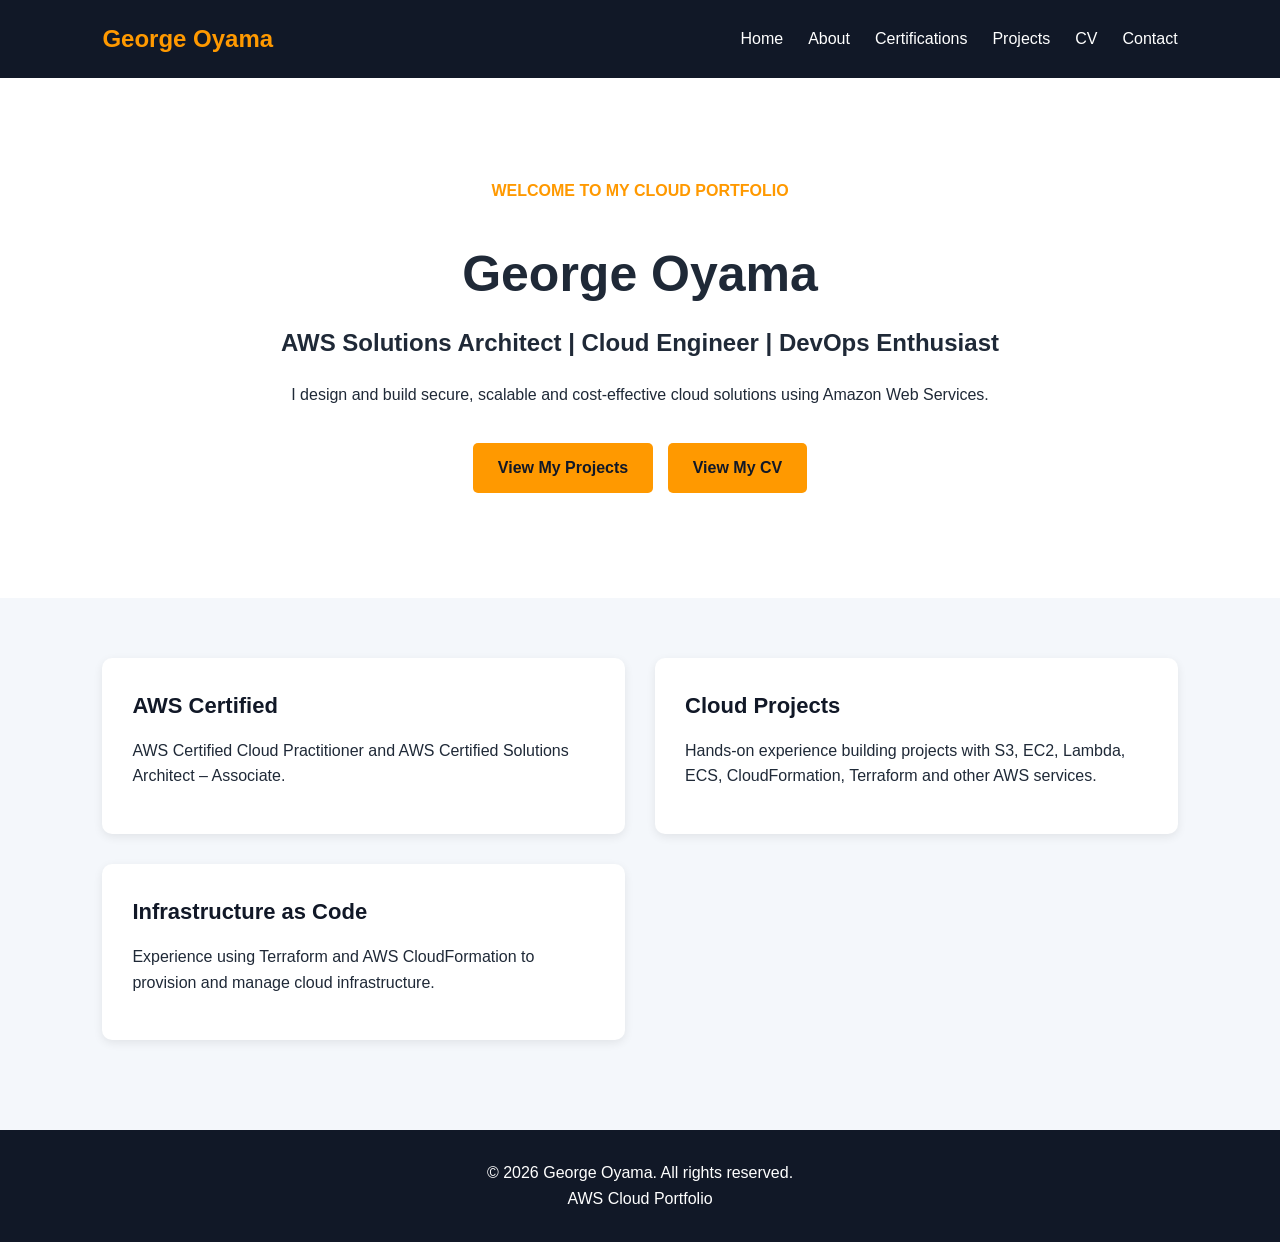
==== index.html @ 443a20ac "Build initial AWS cloud portfolio website" ====
<!DOCTYPE html>
<html lang="en">
<head>
    <meta charset="UTF-8">
    <meta name="viewport" content="width=device-width, initial-scale=1.0">

    <title>George Oyama | AWS Solutions Architect</title>

    <link rel="stylesheet" href="css/style.css">
</head>

<body>

    <header>
        <nav>
            <h2>George Oyama</h2>

            <ul>
                <li><a href="index.html">Home</a></li>
                <li><a href="about.html">About</a></li>
                <li><a href="certifications.html">Certifications</a></li>
                <li><a href="projects.html">Projects</a></li>
                <li><a href="cv.html">CV</a></li>
                <li><a href="contact.html">Contact</a></li>
            </ul>
        </nav>
    </header>


    <main>

        <section class="hero">

            <p class="welcome">WELCOME TO MY CLOUD PORTFOLIO</p>

            <h1>George Oyama</h1>

            <h2>AWS Solutions Architect | Cloud Engineer | DevOps Enthusiast</h2>

            <p>
                I design and build secure, scalable and cost-effective
                cloud solutions using Amazon Web Services.
            </p>

            <div class="buttons">
                <a href="projects.html">View My Projects</a>
                <a href="cv.html">View My CV</a>
            </div>

        </section>


        <section class="highlights">

            <div class="card">
                <h3>AWS Certified</h3>
                <p>
                    AWS Certified Cloud Practitioner and
                    AWS Certified Solutions Architect – Associate.
                </p>
            </div>

            <div class="card">
                <h3>Cloud Projects</h3>
                <p>
                    Hands-on experience building projects with
                    S3, EC2, Lambda, ECS, CloudFormation,
                    Terraform and other AWS services.
                </p>
            </div>

            <div class="card">
                <h3>Infrastructure as Code</h3>
                <p>
                    Experience using Terraform and AWS CloudFormation
                    to provision and manage cloud infrastructure.
                </p>
            </div>

        </section>

    </main>


    <footer>

        <p>
            © 2026 George Oyama. All rights reserved.
        </p>

        <p>
            AWS Cloud Portfolio
        </p>

    </footer>

</body>
</html>
---- css/style.css ----
* {
    margin: 0;
    padding: 0;
    box-sizing: border-box;
}

body {
    font-family: Arial, sans-serif;
    line-height: 1.6;
    background-color: #f4f7fb;
    color: #1f2937;
}


/* Header and Navigation */

header {
    background-color: #111827;
    color: white;
    padding: 20px 8%;
}

nav {
    display: flex;
    justify-content: space-between;
    align-items: center;
}

nav h2 {
    color: #ff9900;
}

nav ul {
    list-style: none;
    display: flex;
    gap: 25px;
}

nav ul li a {
    color: white;
    text-decoration: none;
}

nav ul li a:hover {
    color: #ff9900;
}


/* Hero Section */

.hero {
    text-align: center;
    padding: 100px 20px;
    background-color: white;
}

.welcome {
    color: #ff9900;
    font-weight: bold;
    margin-bottom: 15px;
}

.hero h1 {
    font-size: 50px;
    margin-bottom: 10px;
}

.hero h2 {
    font-size: 24px;
    margin-bottom: 20px;
}

.hero p {
    max-width: 700px;
    margin: 0 auto 30px;
}


/* Buttons */

.buttons a {
    display: inline-block;
    background-color: #ff9900;
    color: #111827;
    padding: 12px 25px;
    margin: 5px;
    text-decoration: none;
    border-radius: 5px;
    font-weight: bold;
}

.buttons a:hover {
    background-color: #ec8b00;
}


/* General Cards / Projects */

.highlights {
    display: grid;
    grid-template-columns: repeat(2, 1fr);
    gap: 30px;
    padding: 60px 8%;
}

.card {
    background-color: white;
    padding: 30px;
    border-radius: 10px;
    box-shadow: 0 3px 10px rgba(0, 0, 0, 0.08);
}

.card h3 {
    margin-bottom: 15px;
    color: #111827;
    font-size: 22px;
}

.card p {
    margin-bottom: 15px;
}


/* Certifications */

.certifications {
    display: flex;
    flex-direction: column;
    gap: 30px;
    padding: 60px 8%;
}

.certification-card {
    display: flex;
    align-items: center;
    gap: 40px;
    background-color: white;
    padding: 35px;
    border-radius: 10px;
    box-shadow: 0 3px 10px rgba(0, 0, 0, 0.08);
}

.certification-image {
    width: 220px;
    min-width: 220px;
    text-align: center;
}

.certification-image img {
    width: 200px;
    max-height: 200px;
    object-fit: contain;
}

.certification-content {
    flex: 1;
}

.certification-content h2 {
    margin-bottom: 15px;
    color: #111827;
}

.certification-content p {
    margin-bottom: 15px;
}

.verify-button {
    display: inline-block;
    background-color: #ff9900;
    color: #111827;
    padding: 10px 20px;
    text-decoration: none;
    border-radius: 5px;
    font-weight: bold;
}

.verify-button:hover {
    background-color: #ec8b00;
}


/* Footer */

footer {
    text-align: center;
    background-color: #111827;
    color: white;
    padding: 30px;
    margin-top: 30px;
}


/* Mobile Responsive Design */

@media (max-width: 768px) {

    nav {
        flex-direction: column;
        gap: 15px;
    }

    nav ul {
        flex-wrap: wrap;
        justify-content: center;
        gap: 15px;
    }

    .hero {
        padding: 70px 20px;
    }

    .hero h1 {
        font-size: 36px;
    }

    .hero h2 {
        font-size: 20px;
    }

    .highlights {
        grid-template-columns: 1fr;
        padding: 40px 5%;
    }

    .certification-card {
        flex-direction: column;
        text-align: center;
    }

    .certification-image {
        width: 100%;
    }

}
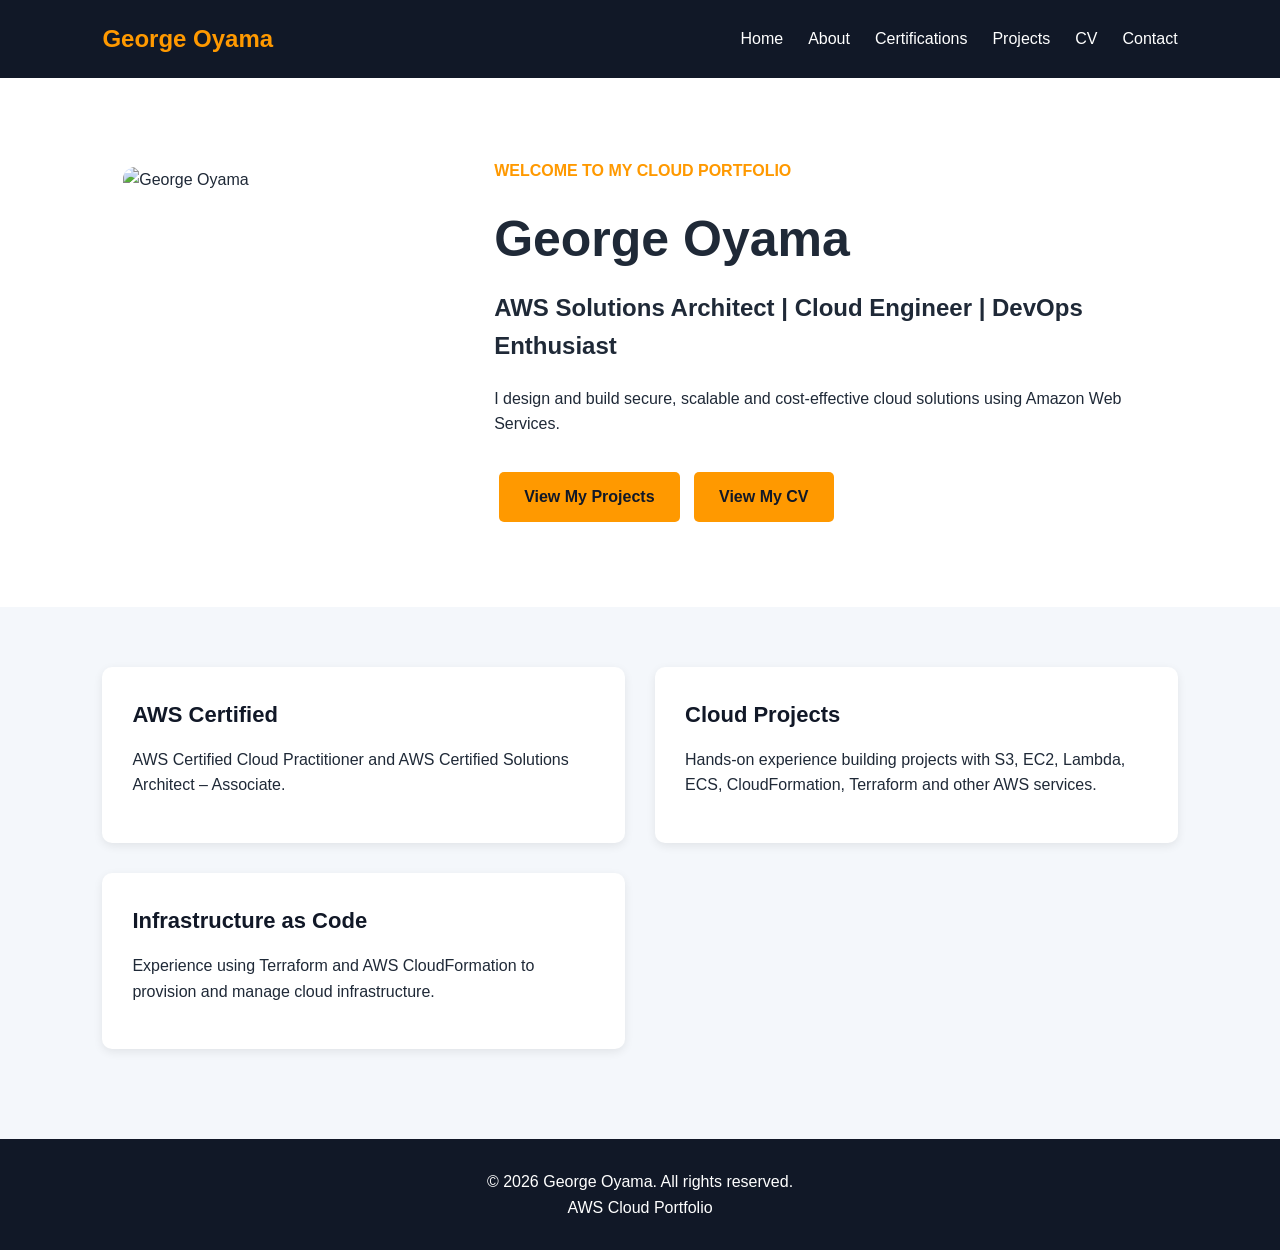
==== commit 7d39c737: "Update portfolio homepage and styling" ====
--- a/index.html
+++ b/index.html
@@ -1,86 +1,164 @@
 <!DOCTYPE html>
 <html lang="en">
+
 <head>
+
     <meta charset="UTF-8">
     <meta name="viewport" content="width=device-width, initial-scale=1.0">
 
     <title>George Oyama | AWS Solutions Architect</title>
 
     <link rel="stylesheet" href="css/style.css">
+
 </head>
 
 <body>
 
+
+    <!-- Header -->
+
     <header>
+
         <nav>
+
             <h2>George Oyama</h2>
 
             <ul>
+
                 <li><a href="index.html">Home</a></li>
+
                 <li><a href="about.html">About</a></li>
+
                 <li><a href="certifications.html">Certifications</a></li>
+
                 <li><a href="projects.html">Projects</a></li>
+
                 <li><a href="cv.html">CV</a></li>
+
                 <li><a href="contact.html">Contact</a></li>
+
             </ul>
+
         </nav>
+
     </header>
 
 
+    <!-- Main Content -->
+
     <main>
 
-        <section class="hero">
 
-            <p class="welcome">WELCOME TO MY CLOUD PORTFOLIO</p>
+        <!-- Hero Section -->
 
-            <h1>George Oyama</h1>
+        <section class="home-hero">
 
-            <h2>AWS Solutions Architect | Cloud Engineer | DevOps Enthusiast</h2>
 
-            <p>
-                I design and build secure, scalable and cost-effective
-                cloud solutions using Amazon Web Services.
-            </p>
+            <!-- Profile Image -->
 
-            <div class="buttons">
-                <a href="projects.html">View My Projects</a>
-                <a href="cv.html">View My CV</a>
+            <div class="hero-image">
+
+                <img
+                    src="images/picture.png"
+                    alt="George Oyama"
+                >
+
+            </div>
+
+
+            <!-- Hero Content -->
+
+            <div class="hero-content">
+
+                <p class="welcome">
+                    WELCOME TO MY CLOUD PORTFOLIO
+                </p>
+
+                <h1>
+                    George Oyama
+                </h1>
+
+                <h2>
+                    AWS Solutions Architect | Cloud Engineer | DevOps Enthusiast
+                </h2>
+
+                <p>
+                    I design and build secure, scalable and cost-effective
+                    cloud solutions using Amazon Web Services.
+                </p>
+
+
+                <div class="buttons">
+
+                    <a href="projects.html">
+                        View My Projects
+                    </a>
+
+                    <a href="cv.html">
+                        View My CV
+                    </a>
+
+                </div>
+
             </div>
 
         </section>
 
 
+        <!-- Portfolio Highlights -->
+
         <section class="highlights">
 
+
             <div class="card">
-                <h3>AWS Certified</h3>
+
+                <h3>
+                    AWS Certified
+                </h3>
+
                 <p>
                     AWS Certified Cloud Practitioner and
                     AWS Certified Solutions Architect – Associate.
                 </p>
+
             </div>
 
+
             <div class="card">
-                <h3>Cloud Projects</h3>
+
+                <h3>
+                    Cloud Projects
+                </h3>
+
                 <p>
                     Hands-on experience building projects with
                     S3, EC2, Lambda, ECS, CloudFormation,
                     Terraform and other AWS services.
                 </p>
+
             </div>
 
+
             <div class="card">
-                <h3>Infrastructure as Code</h3>
+
+                <h3>
+                    Infrastructure as Code
+                </h3>
+
                 <p>
                     Experience using Terraform and AWS CloudFormation
                     to provision and manage cloud infrastructure.
                 </p>
+
             </div>
+
 
         </section>
 
     </main>
 
+
+    <!-- Footer -->
 
     <footer>
 
@@ -94,5 +172,7 @@
 
     </footer>
 
+
 </body>
+
 </html>
--- a/css/style.css
+++ b/css/style.css
@@ -233,3 +233,82 @@
     }
 
 }
+
+
+.home-hero {
+    display: grid;
+    grid-template-columns: 1fr 2fr;
+    align-items: center;
+    gap: 50px;
+    padding: 80px 8%;
+    background-color: white;
+    text-align: left;
+}
+
+.home-hero .hero-image {
+    display: flex;
+    justify-content: center;
+    align-items: center;
+}
+
+.home-hero .hero-image img {
+    width: 100%;
+    max-width: 300px;
+    height: 350px;
+    object-fit: cover;
+    border-radius: 12px;
+}
+
+.home-hero .hero-content {
+    max-width: 700px;
+}
+
+.home-hero .welcome {
+    color: #ff9900;
+    font-weight: bold;
+    margin-bottom: 15px;
+}
+
+.home-hero h1 {
+    font-size: 50px;
+    margin-bottom: 10px;
+}
+
+.home-hero h2 {
+    font-size: 24px;
+    margin-bottom: 20px;
+}
+
+.home-hero .hero-content > p:not(.welcome) {
+    max-width: 700px;
+    margin-bottom: 30px;
+}
+
+
+/* Mobile */
+
+@media (max-width: 768px) {
+
+    .home-hero {
+        grid-template-columns: 1fr;
+        text-align: center;
+        padding: 60px 5%;
+    }
+
+    .home-hero .hero-image img {
+        max-width: 250px;
+        height: 300px;
+    }
+
+    .home-hero .hero-content {
+        max-width: 100%;
+    }
+
+    .home-hero h1 {
+        font-size: 36px;
+    }
+
+    .home-hero h2 {
+        font-size: 20px;
+    }
+}
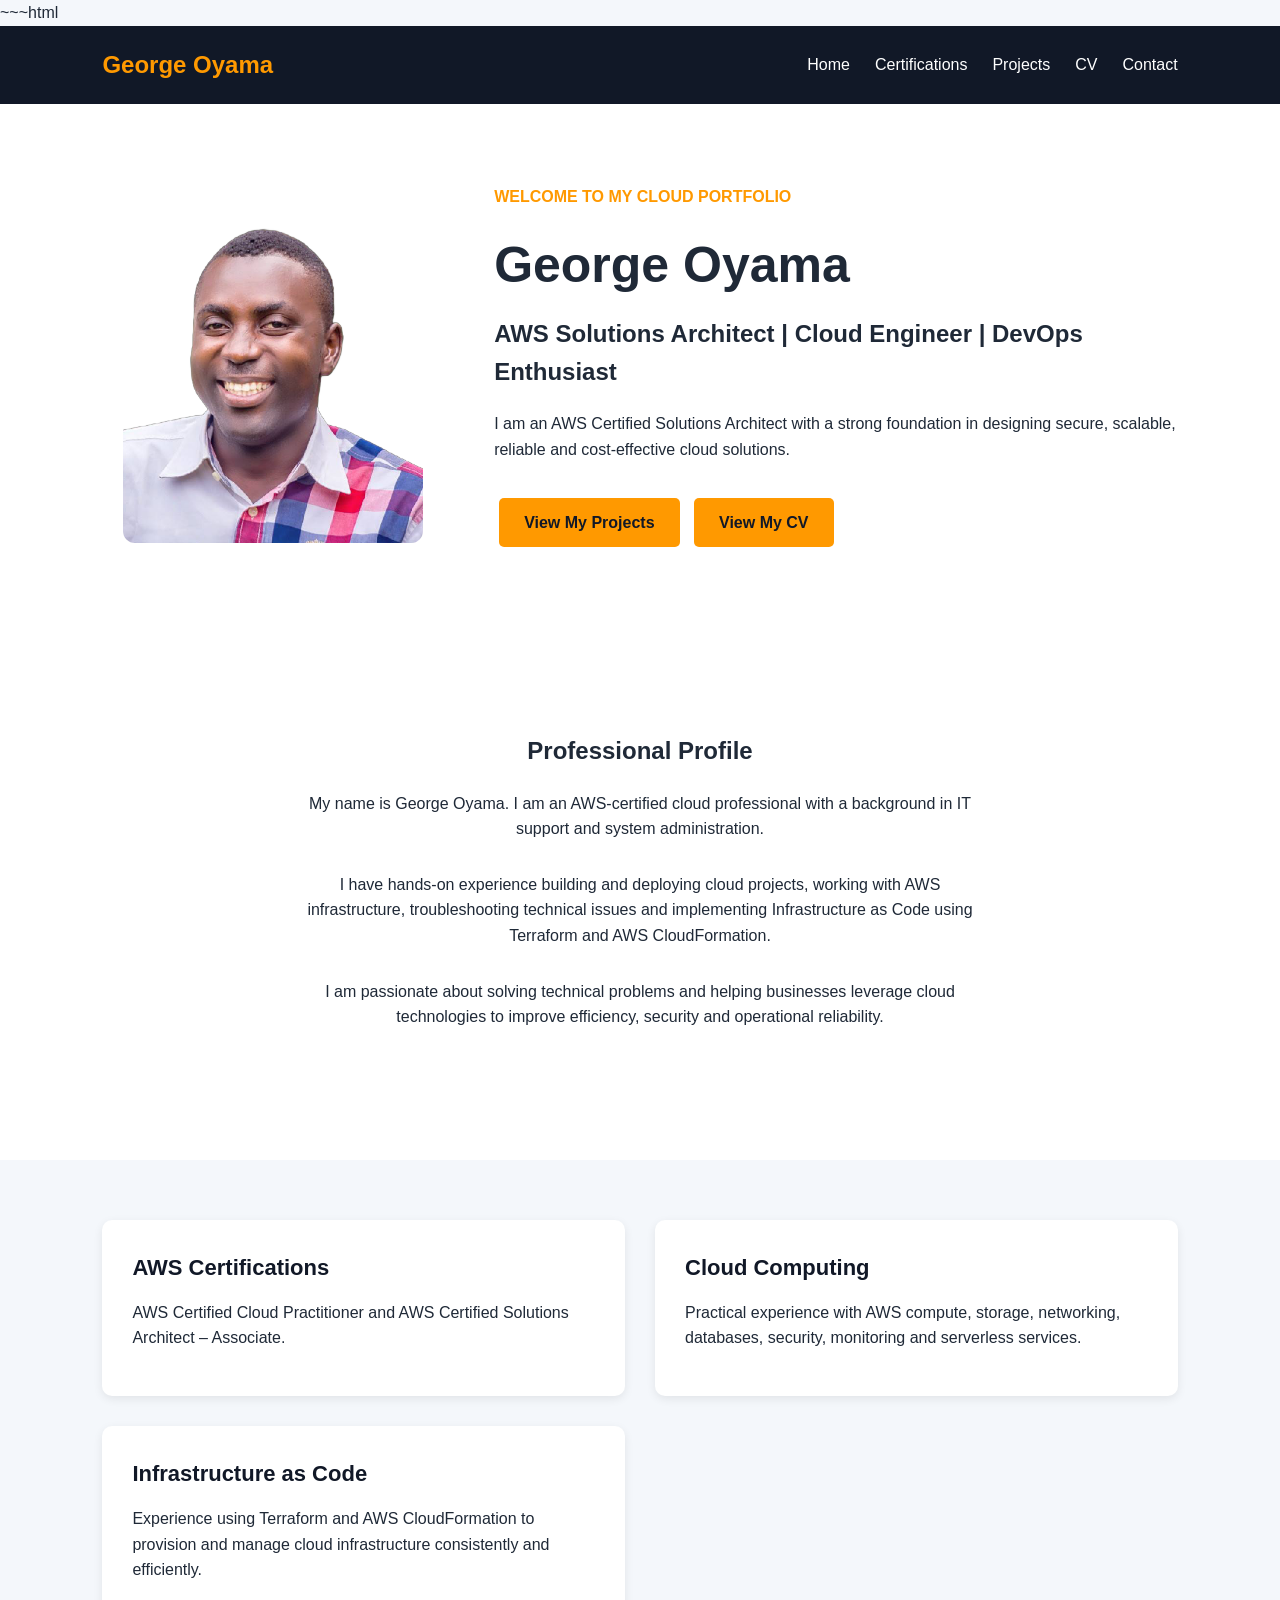
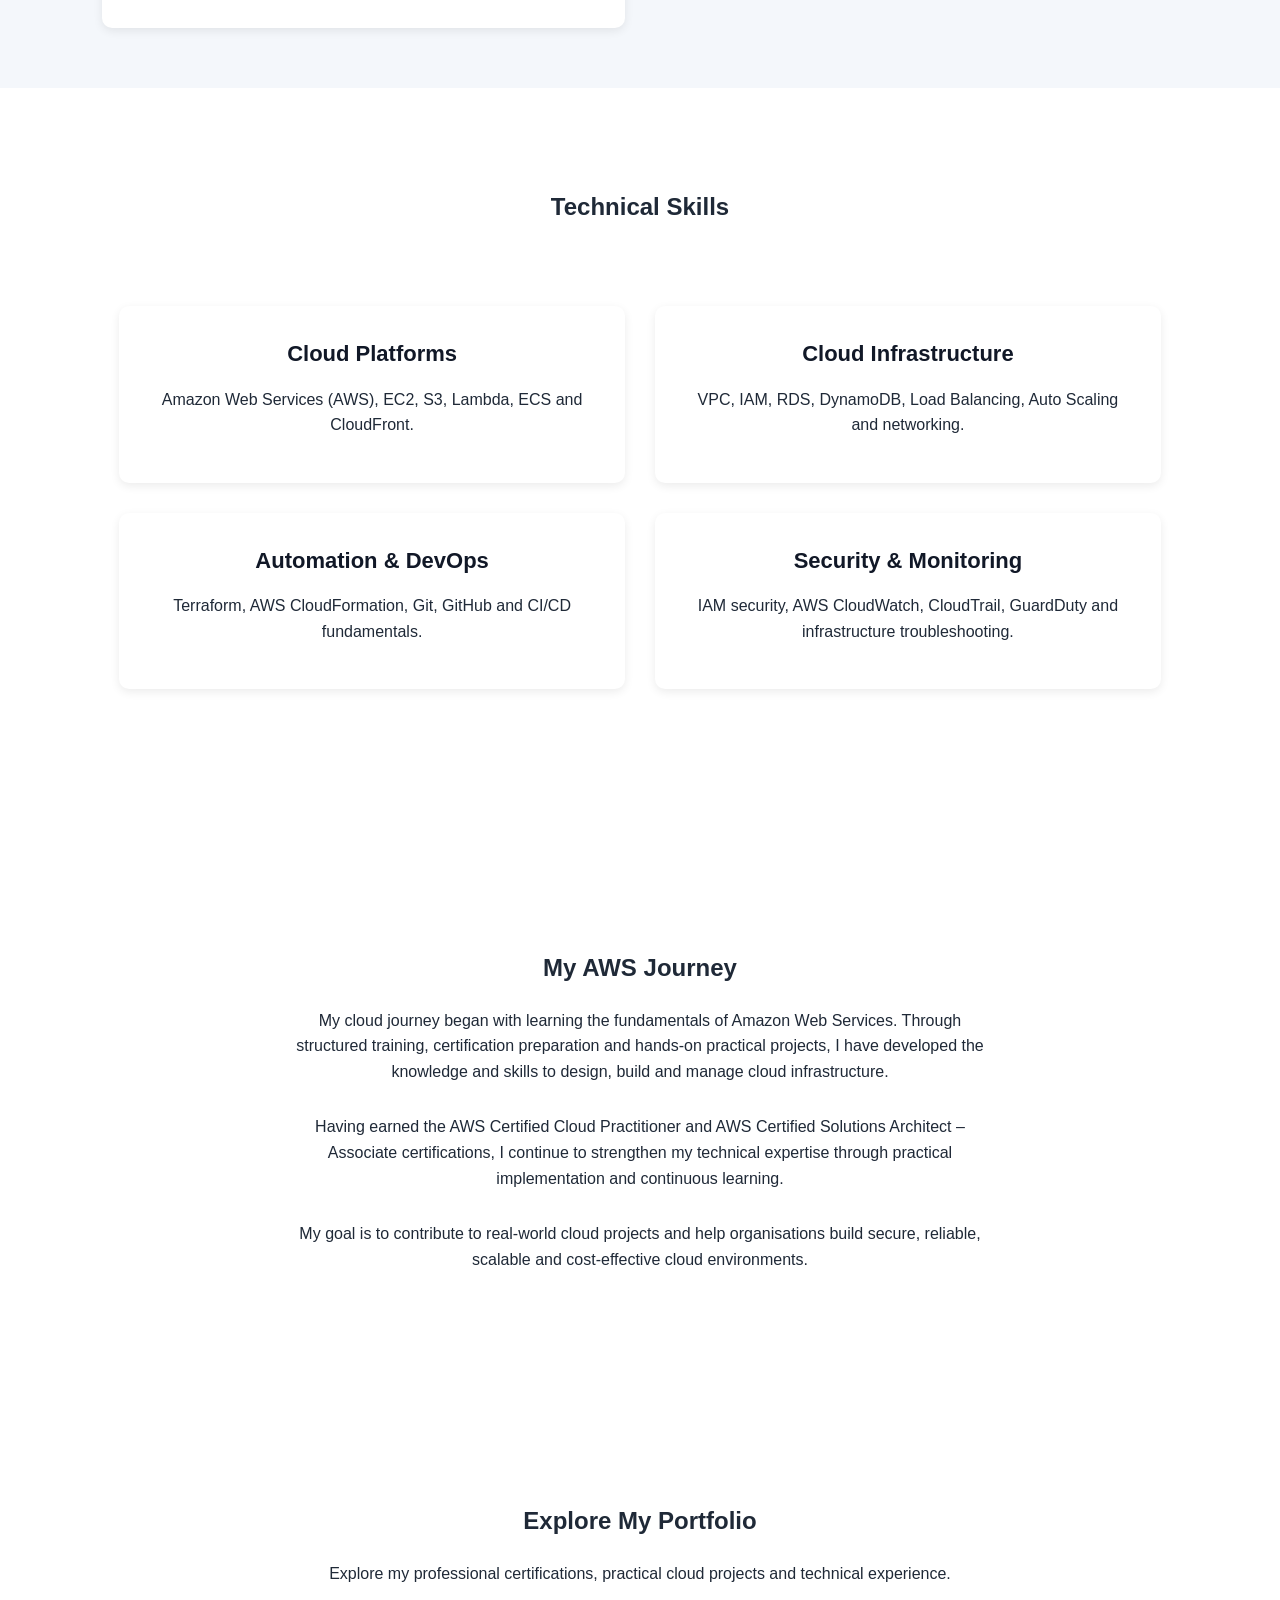
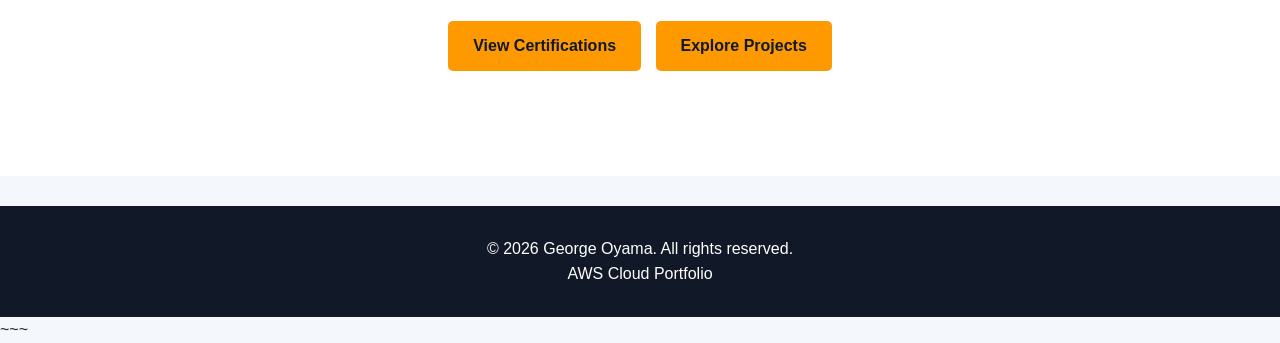
==== commit 0cc22178: "about.html" ====
--- a/index.html
+++ b/index.html
@@ -1,3 +1,4 @@
+~~~html
 <!DOCTYPE html>
 <html lang="en">
 
@@ -14,7 +15,6 @@
 
 <body>
 
-
     <!-- Header -->
 
     <header>
@@ -27,13 +27,11 @@
 
                 <li><a href="index.html">Home</a></li>
 
-                <li><a href="about.html">About</a></li>
-
                 <li><a href="certifications.html">Certifications</a></li>
 
                 <li><a href="projects.html">Projects</a></li>
 
-                <li><a href="cv.html">CV</a></li>
+                <li><a href="CV.html">CV</a></li>
 
                 <li><a href="contact.html">Contact</a></li>
 
@@ -48,25 +46,18 @@
 
     <main>
 
-
         <!-- Hero Section -->
 
         <section class="home-hero">
 
-
-            <!-- Profile Image -->
-
             <div class="hero-image">
 
                 <img
-                    src="images/picture.png"
+                    src="images/picture.PNG"
                     alt="George Oyama"
                 >
 
             </div>
-
-
-            <!-- Hero Content -->
 
             <div class="hero-content">
 
@@ -83,10 +74,10 @@
                 </h2>
 
                 <p>
-                    I design and build secure, scalable and cost-effective
-                    cloud solutions using Amazon Web Services.
-                </p>
-
+                    I am an AWS Certified Solutions Architect with a strong
+                    foundation in designing secure, scalable, reliable and
+                    cost-effective cloud solutions.
+                </p>
 
                 <div class="buttons">
 
@@ -94,7 +85,7 @@
                         View My Projects
                     </a>
 
-                    <a href="cv.html">
+                    <a href="CV.html">
                         View My CV
                     </a>
 
@@ -105,20 +96,45 @@
         </section>
 
 
+        <!-- Professional Profile -->
+
+        <section class="hero">
+
+            <h2>Professional Profile</h2>
+
+            <p>
+                My name is George Oyama. I am an AWS-certified cloud
+                professional with a background in IT support and system
+                administration.
+            </p>
+
+            <p>
+                I have hands-on experience building and deploying cloud
+                projects, working with AWS infrastructure, troubleshooting
+                technical issues and implementing Infrastructure as Code
+                using Terraform and AWS CloudFormation.
+            </p>
+
+            <p>
+                I am passionate about solving technical problems and
+                helping businesses leverage cloud technologies to improve
+                efficiency, security and operational reliability.
+            </p>
+
+        </section>
+
+
         <!-- Portfolio Highlights -->
 
         <section class="highlights">
 
-
             <div class="card">
 
-                <h3>
-                    AWS Certified
-                </h3>
+                <h3>AWS Certifications</h3>
 
                 <p>
-                    AWS Certified Cloud Practitioner and
-                    AWS Certified Solutions Architect – Associate.
+                    AWS Certified Cloud Practitioner and AWS Certified
+                    Solutions Architect – Associate.
                 </p>
 
             </div>
@@ -126,14 +142,12 @@
 
             <div class="card">
 
-                <h3>
-                    Cloud Projects
-                </h3>
+                <h3>Cloud Computing</h3>
 
                 <p>
-                    Hands-on experience building projects with
-                    S3, EC2, Lambda, ECS, CloudFormation,
-                    Terraform and other AWS services.
+                    Practical experience with AWS compute, storage,
+                    networking, databases, security, monitoring and
+                    serverless services.
                 </p>
 
             </div>
@@ -141,17 +155,132 @@
 
             <div class="card">
 
-                <h3>
-                    Infrastructure as Code
-                </h3>
+                <h3>Infrastructure as Code</h3>
 
                 <p>
                     Experience using Terraform and AWS CloudFormation
-                    to provision and manage cloud infrastructure.
-                </p>
-
-            </div>
-
+                    to provision and manage cloud infrastructure
+                    consistently and efficiently.
+                </p>
+
+            </div>
+
+        </section>
+
+
+        <!-- Technical Skills -->
+
+        <section class="hero">
+
+            <h2>Technical Skills</h2>
+
+            <div class="highlights">
+
+                <div class="card">
+
+                    <h3>Cloud Platforms</h3>
+
+                    <p>
+                        Amazon Web Services (AWS), EC2, S3, Lambda,
+                        ECS and CloudFront.
+                    </p>
+
+                </div>
+
+
+                <div class="card">
+
+                    <h3>Cloud Infrastructure</h3>
+
+                    <p>
+                        VPC, IAM, RDS, DynamoDB, Load Balancing,
+                        Auto Scaling and networking.
+                    </p>
+
+                </div>
+
+
+                <div class="card">
+
+                    <h3>Automation & DevOps</h3>
+
+                    <p>
+                        Terraform, AWS CloudFormation, Git,
+                        GitHub and CI/CD fundamentals.
+                    </p>
+
+                </div>
+
+
+                <div class="card">
+
+                    <h3>Security & Monitoring</h3>
+
+                    <p>
+                        IAM security, AWS CloudWatch, CloudTrail,
+                        GuardDuty and infrastructure troubleshooting.
+                    </p>
+
+                </div>
+
+            </div>
+
+        </section>
+
+
+        <!-- My AWS Journey -->
+
+        <section class="hero">
+
+            <h2>My AWS Journey</h2>
+
+            <p>
+                My cloud journey began with learning the fundamentals
+                of Amazon Web Services. Through structured training,
+                certification preparation and hands-on practical projects,
+                I have developed the knowledge and skills to design,
+                build and manage cloud infrastructure.
+            </p>
+
+            <p>
+                Having earned the AWS Certified Cloud Practitioner
+                and AWS Certified Solutions Architect – Associate
+                certifications, I continue to strengthen my technical
+                expertise through practical implementation and
+                continuous learning.
+            </p>
+
+            <p>
+                My goal is to contribute to real-world cloud projects
+                and help organisations build secure, reliable,
+                scalable and cost-effective cloud environments.
+            </p>
+
+        </section>
+
+
+        <!-- Explore Portfolio -->
+
+        <section class="hero">
+
+            <h2>Explore My Portfolio</h2>
+
+            <p>
+                Explore my professional certifications, practical
+                cloud projects and technical experience.
+            </p>
+
+            <div class="buttons">
+
+                <a href="certifications.html">
+                    View Certifications
+                </a>
+
+                <a href="projects.html">
+                    Explore Projects
+                </a>
+
+            </div>
 
         </section>
 
@@ -172,7 +301,7 @@
 
     </footer>
 
-
 </body>
 
-</html>+</html>
+~~~
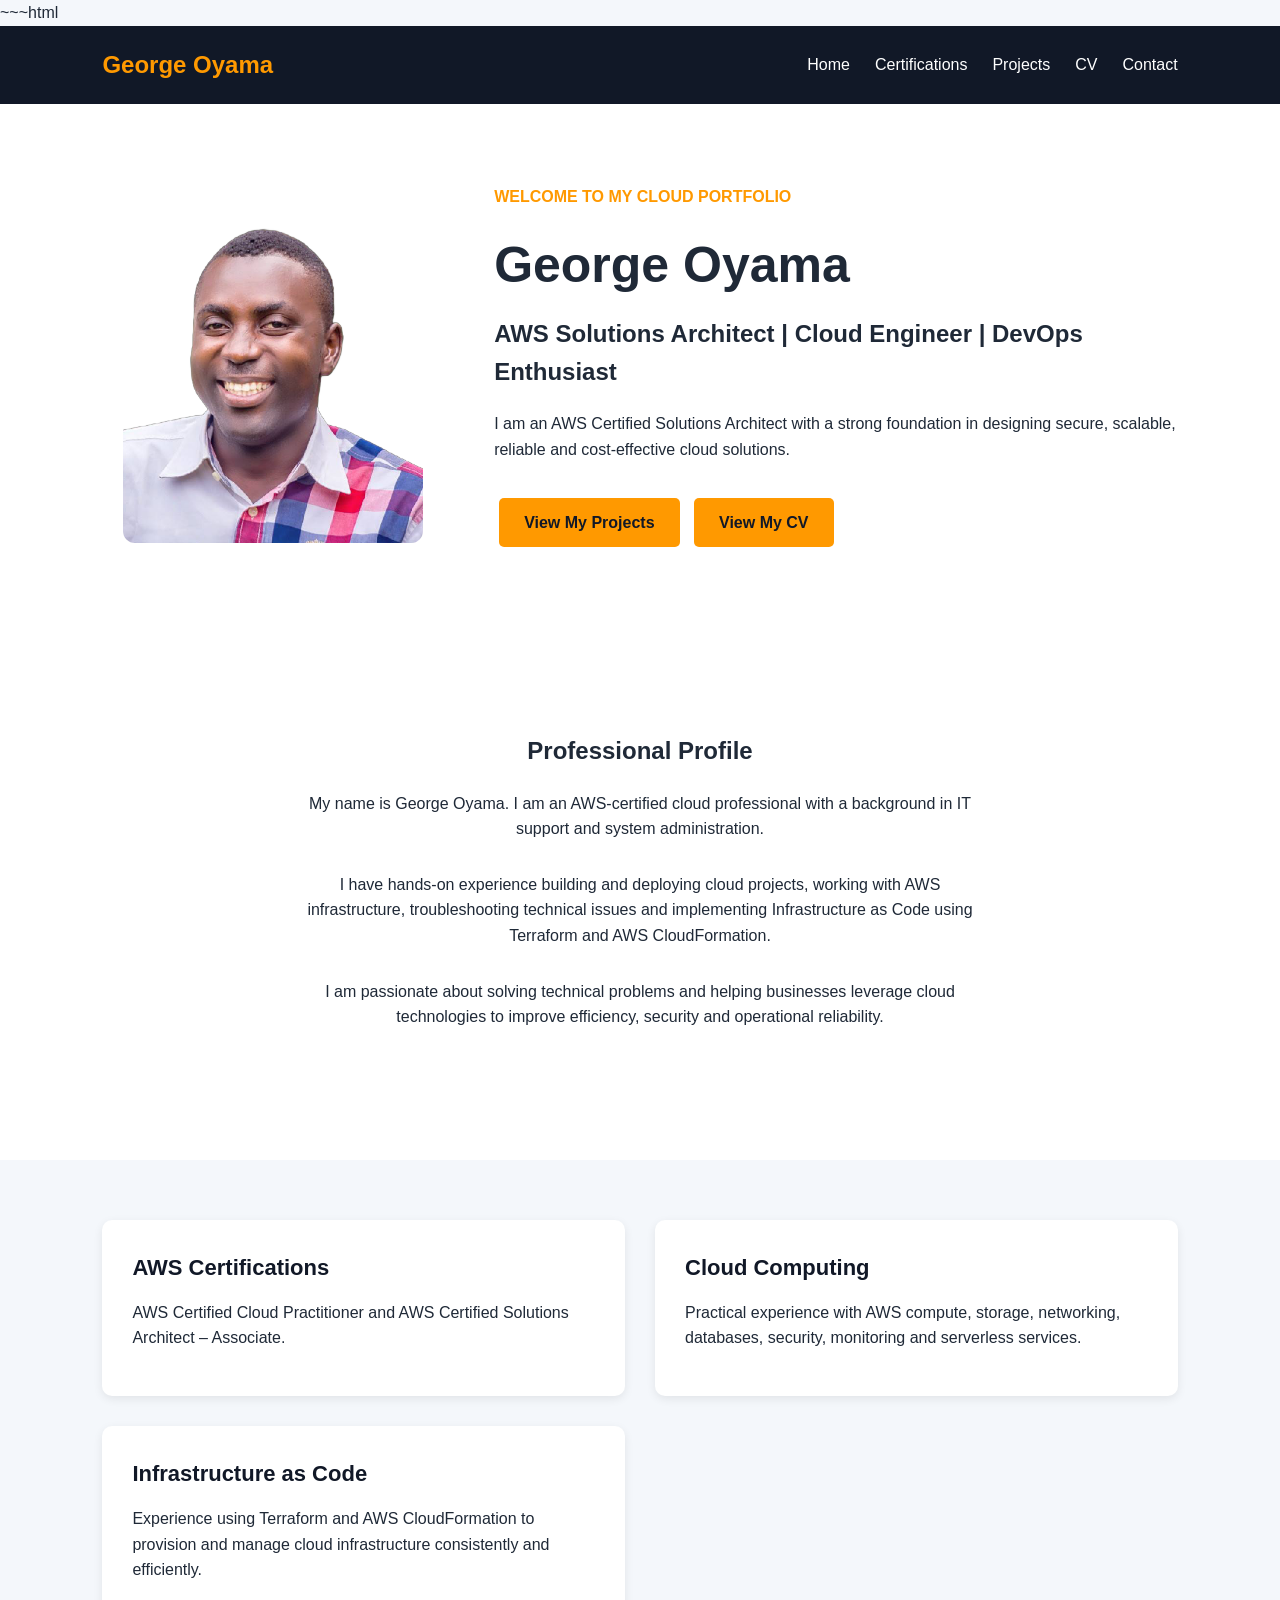
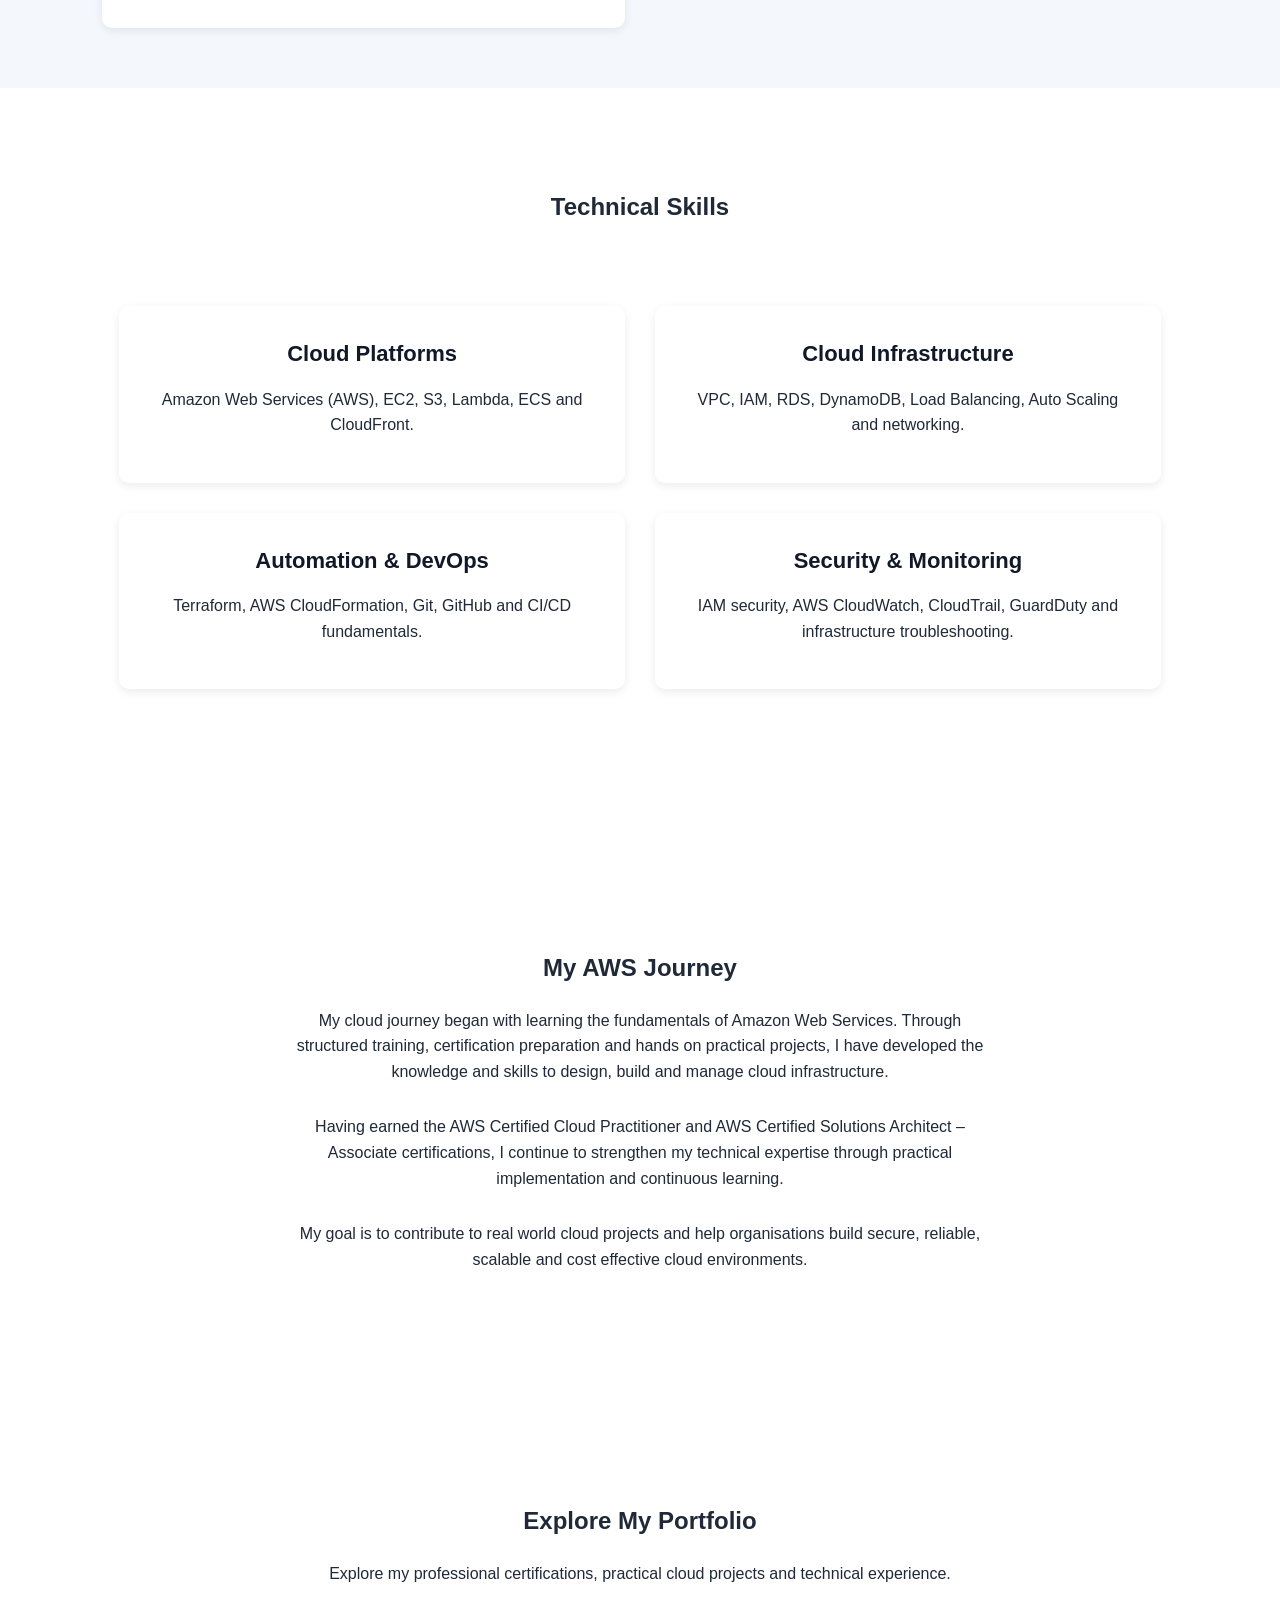
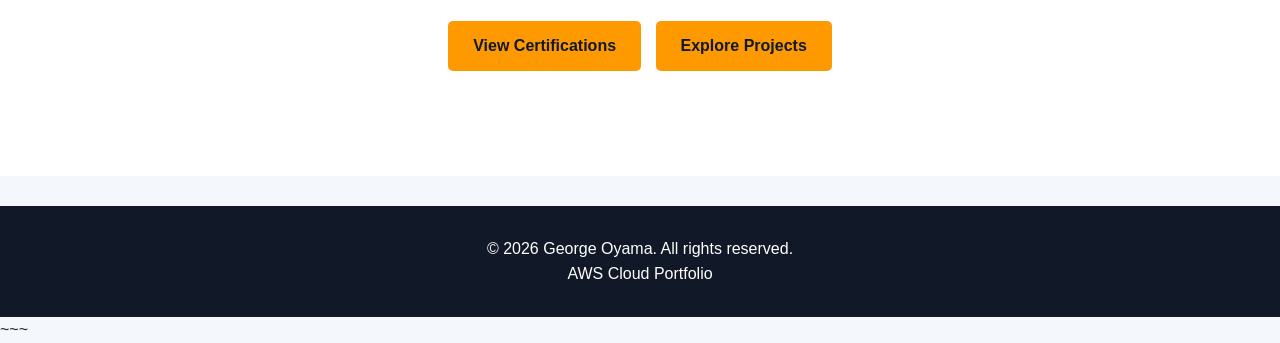
==== commit 2644b50c: "index.html" ====
--- a/index.html
+++ b/index.html
@@ -199,7 +199,6 @@
 
                 </div>
 
-
                 <div class="card">
 
                     <h3>Automation & DevOps</h3>
@@ -237,7 +236,7 @@
             <p>
                 My cloud journey began with learning the fundamentals
                 of Amazon Web Services. Through structured training,
-                certification preparation and hands-on practical projects,
+                certification preparation and hands on practical projects,
                 I have developed the knowledge and skills to design,
                 build and manage cloud infrastructure.
             </p>
@@ -251,9 +250,9 @@
             </p>
 
             <p>
-                My goal is to contribute to real-world cloud projects
+                My goal is to contribute to real world cloud projects
                 and help organisations build secure, reliable,
-                scalable and cost-effective cloud environments.
+                scalable and cost effective cloud environments.
             </p>
 
         </section>
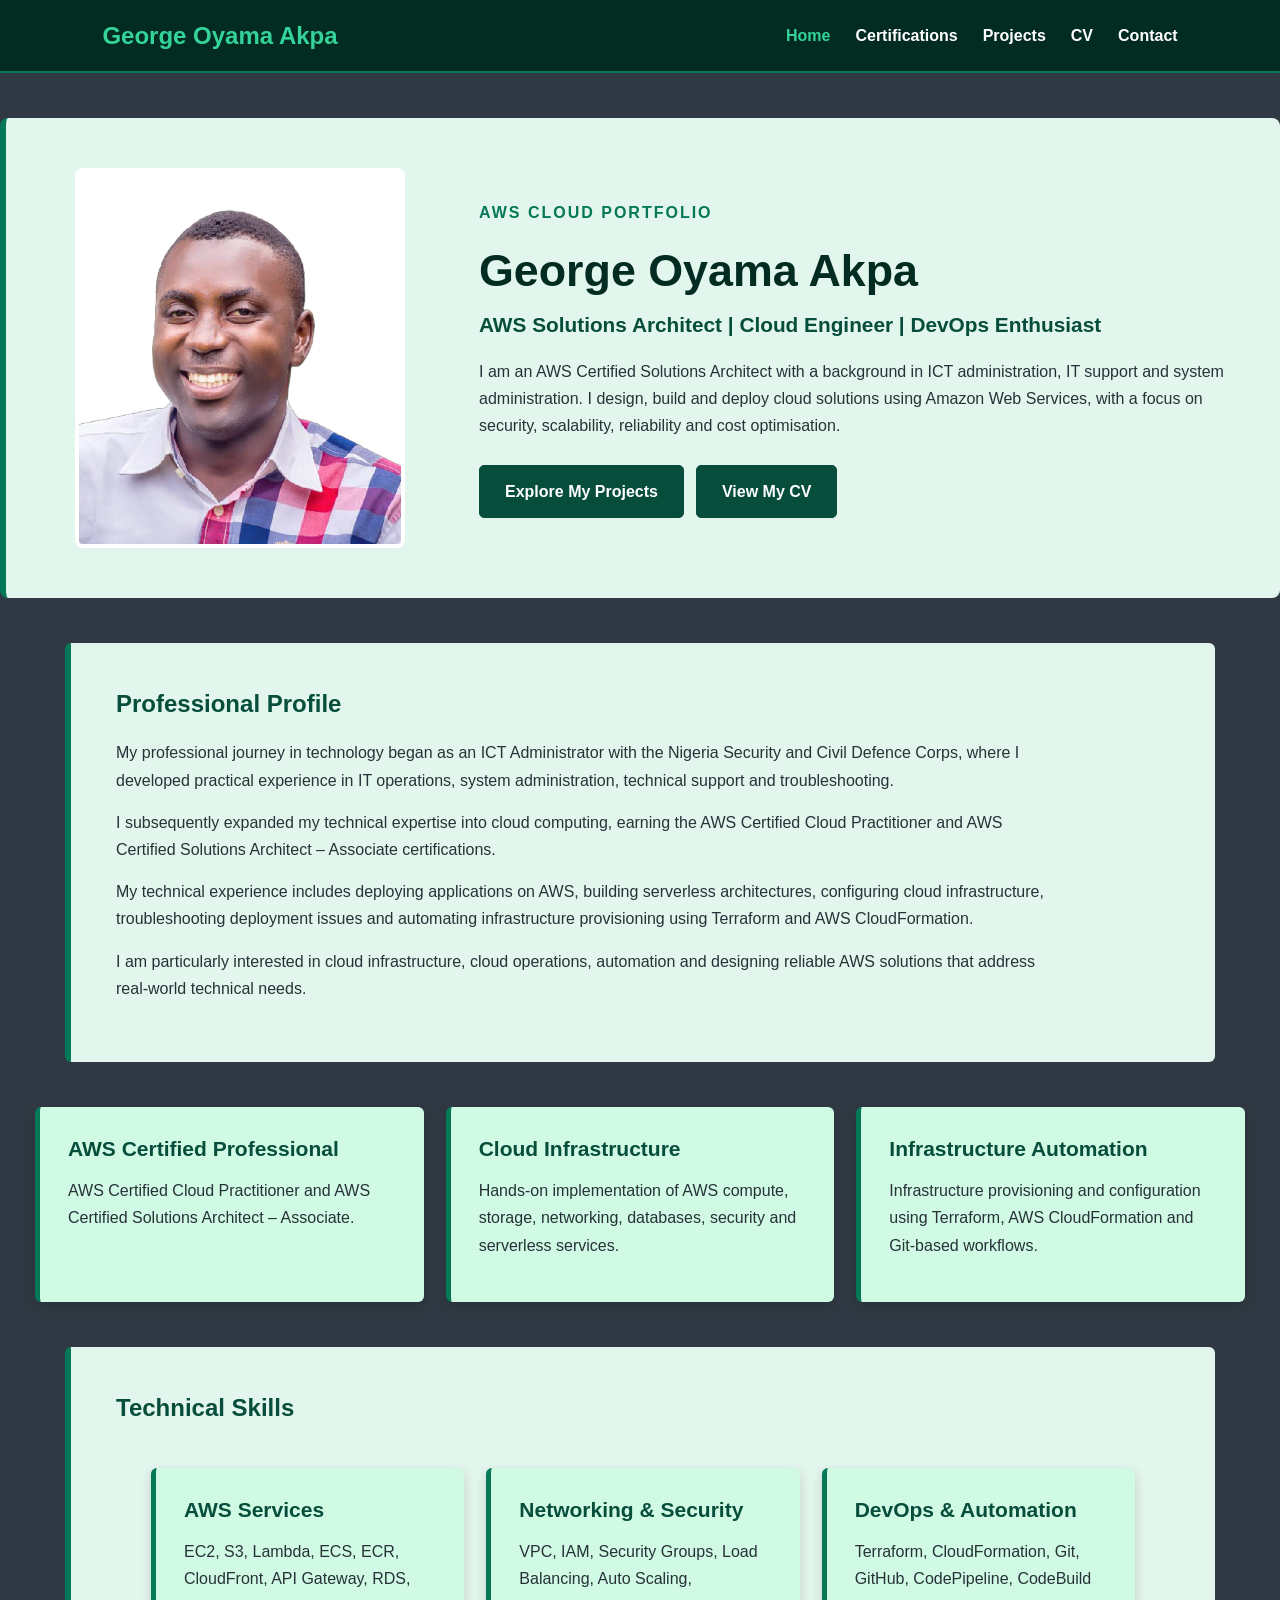
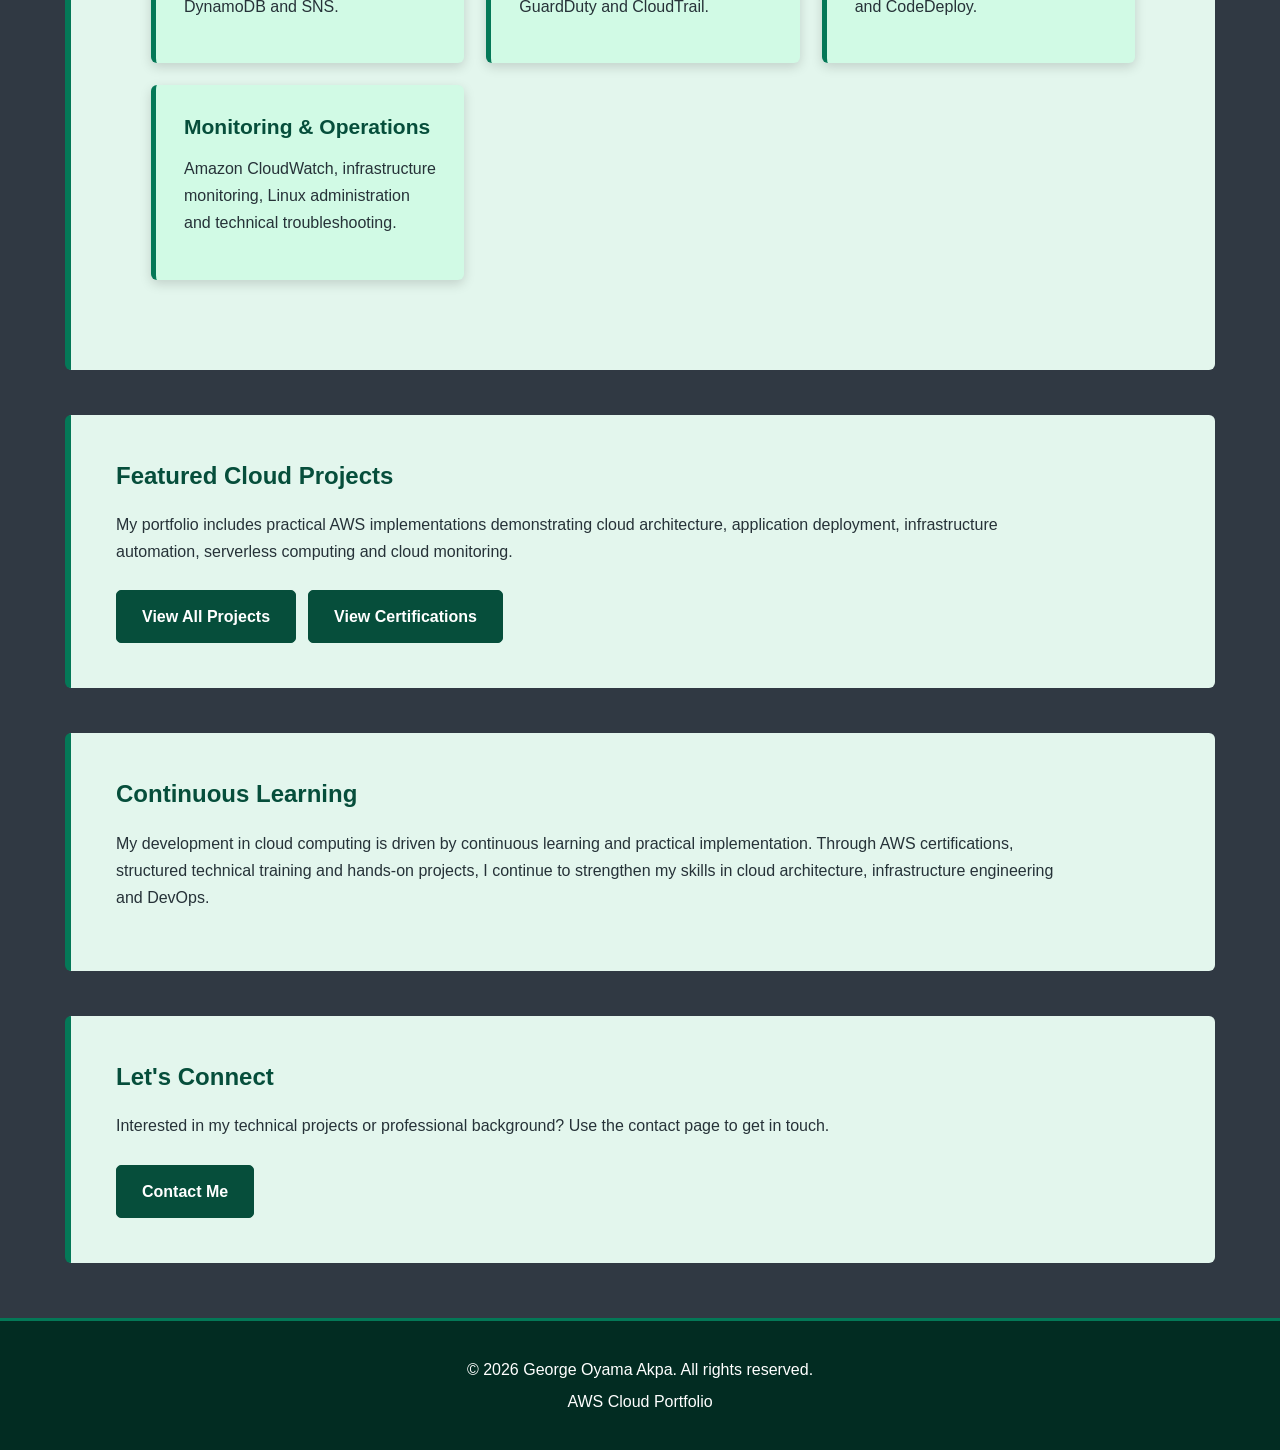
==== commit a0e03b14: "Update portfolio website and professional CV" ====
--- a/index.html
+++ b/index.html
@@ -1,14 +1,30 @@
-~~~html
+
 <!DOCTYPE html>
 <html lang="en">
 
 <head>
-
     <meta charset="UTF-8">
     <meta name="viewport" content="width=device-width, initial-scale=1.0">
 
-    <title>George Oyama | AWS Solutions Architect</title>
-
+    <title>George Oyama Akpa | AWS Solutions Architect & Cloud Engineer</title>
+
+    <!-- SEO Meta Description -->
+    <meta name="description" content="Explore the AWS cloud portfolio of George Oyama Akpa, an AWS Certified Solutions Architect with hands-on experience in cloud infrastructure, serverless applications, Infrastructure as Code and deployment automation.">
+
+    <meta name="author" content="George Oyama Akpa">
+
+    <!-- Social Media Preview -->
+    <meta property="og:title" content="George Oyama Akpa | AWS Cloud Portfolio">
+    <meta property="og:description" content="Explore my AWS certifications, cloud engineering projects, technical skills and professional experience.">
+    <meta property="og:type" content="website">
+    <meta property="og:image" content="images/picture.PNG">
+
+    <meta name="twitter:card" content="summary_large_image">
+
+    <!-- Favicon -->
+    <link rel="icon" type="image/x-icon" href="images/favicon.ico">
+
+    <!-- CSS -->
     <link rel="stylesheet" href="css/style.css">
 
 </head>
@@ -16,25 +32,26 @@
 <body>
 
     <!-- Header -->
-
     <header>
 
         <nav>
 
-            <h2>George Oyama</h2>
+            <h2>George Oyama Akpa</h2>
 
             <ul>
-
-                <li><a href="index.html">Home</a></li>
-
+                <li><a href="index.html" class="active">Home</a></li>
                 <li><a href="certifications.html">Certifications</a></li>
-
                 <li><a href="projects.html">Projects</a></li>
 
-                <li><a href="CV.html">CV</a></li>
+                <li>
+                    <a href="documents/George_Akpa_SA-CV.pdf"
+                       target="_blank"
+                       rel="noopener noreferrer">
+                        CV
+                    </a>
+                </li>
 
                 <li><a href="contact.html">Contact</a></li>
-
             </ul>
 
         </nav>
@@ -42,11 +59,9 @@
     </header>
 
 
-    <!-- Main Content -->
-
     <main>
 
-        <!-- Hero Section -->
+        <!-- Homepage Hero Section -->
 
         <section class="home-hero">
 
@@ -54,38 +69,40 @@
 
                 <img
                     src="images/picture.PNG"
-                    alt="George Oyama"
-                >
-
-            </div>
+                    alt="Professional portrait of George Oyama Akpa, AWS Certified Solutions Architect">
+
+            </div>
+
 
             <div class="hero-content">
 
                 <p class="welcome">
-                    WELCOME TO MY CLOUD PORTFOLIO
-                </p>
-
-                <h1>
-                    George Oyama
-                </h1>
+                    AWS CLOUD PORTFOLIO
+                </p>
+
+                <h1>George Oyama Akpa</h1>
 
                 <h2>
                     AWS Solutions Architect | Cloud Engineer | DevOps Enthusiast
                 </h2>
 
                 <p>
-                    I am an AWS Certified Solutions Architect with a strong
-                    foundation in designing secure, scalable, reliable and
-                    cost-effective cloud solutions.
+                    I am an AWS Certified Solutions Architect with a background
+                    in ICT administration, IT support and system administration.
+                    I design, build and deploy cloud solutions using Amazon Web
+                    Services, with a focus on security, scalability, reliability
+                    and cost optimisation.
                 </p>
 
                 <div class="buttons">
 
                     <a href="projects.html">
-                        View My Projects
+                        Explore My Projects
                     </a>
 
-                    <a href="CV.html">
+                    <a href="documents/George_Akpa_SA-CV.pdf"
+                       target="_blank"
+                       rel="noopener noreferrer">
                         View My CV
                     </a>
 
@@ -103,22 +120,31 @@
             <h2>Professional Profile</h2>
 
             <p>
-                My name is George Oyama. I am an AWS-certified cloud
-                professional with a background in IT support and system
-                administration.
-            </p>
-
-            <p>
-                I have hands-on experience building and deploying cloud
-                projects, working with AWS infrastructure, troubleshooting
-                technical issues and implementing Infrastructure as Code
-                using Terraform and AWS CloudFormation.
-            </p>
-
-            <p>
-                I am passionate about solving technical problems and
-                helping businesses leverage cloud technologies to improve
-                efficiency, security and operational reliability.
+                My professional journey in technology began as an ICT
+                Administrator with the Nigeria Security and Civil Defence
+                Corps, where I developed practical experience in IT operations,
+                system administration, technical support and troubleshooting.
+            </p>
+
+            <p>
+                I subsequently expanded my technical expertise into cloud
+                computing, earning the AWS Certified Cloud Practitioner
+                and AWS Certified Solutions Architect – Associate
+                certifications.
+            </p>
+
+            <p>
+                My technical experience includes deploying applications
+                on AWS, building serverless architectures, configuring
+                cloud infrastructure, troubleshooting deployment issues
+                and automating infrastructure provisioning using
+                Terraform and AWS CloudFormation.
+            </p>
+
+            <p>
+                I am particularly interested in cloud infrastructure,
+                cloud operations, automation and designing reliable
+                AWS solutions that address real-world technical needs.
             </p>
 
         </section>
@@ -130,7 +156,7 @@
 
             <div class="card">
 
-                <h3>AWS Certifications</h3>
+                <h3>AWS Certified Professional</h3>
 
                 <p>
                     AWS Certified Cloud Practitioner and AWS Certified
@@ -142,12 +168,11 @@
 
             <div class="card">
 
-                <h3>Cloud Computing</h3>
+                <h3>Cloud Infrastructure</h3>
 
                 <p>
-                    Practical experience with AWS compute, storage,
-                    networking, databases, security, monitoring and
-                    serverless services.
+                    Hands-on implementation of AWS compute, storage,
+                    networking, databases, security and serverless services.
                 </p>
 
             </div>
@@ -155,12 +180,11 @@
 
             <div class="card">
 
-                <h3>Infrastructure as Code</h3>
+                <h3>Infrastructure Automation</h3>
 
                 <p>
-                    Experience using Terraform and AWS CloudFormation
-                    to provision and manage cloud infrastructure
-                    consistently and efficiently.
+                    Infrastructure provisioning and configuration using
+                    Terraform, AWS CloudFormation and Git-based workflows.
                 </p>
 
             </div>
@@ -178,11 +202,11 @@
 
                 <div class="card">
 
-                    <h3>Cloud Platforms</h3>
+                    <h3>AWS Services</h3>
 
                     <p>
-                        Amazon Web Services (AWS), EC2, S3, Lambda,
-                        ECS and CloudFront.
+                        EC2, S3, Lambda, ECS, ECR, CloudFront,
+                        API Gateway, RDS, DynamoDB and SNS.
                     </p>
 
                 </div>
@@ -190,22 +214,23 @@
 
                 <div class="card">
 
-                    <h3>Cloud Infrastructure</h3>
+                    <h3>Networking & Security</h3>
 
                     <p>
-                        VPC, IAM, RDS, DynamoDB, Load Balancing,
-                        Auto Scaling and networking.
+                        VPC, IAM, Security Groups, Load Balancing,
+                        Auto Scaling, GuardDuty and CloudTrail.
                     </p>
 
                 </div>
 
+
                 <div class="card">
 
-                    <h3>Automation & DevOps</h3>
+                    <h3>DevOps & Automation</h3>
 
                     <p>
-                        Terraform, AWS CloudFormation, Git,
-                        GitHub and CI/CD fundamentals.
+                        Terraform, CloudFormation, Git, GitHub,
+                        CodePipeline, CodeBuild and CodeDeploy.
                     </p>
 
                 </div>
@@ -213,11 +238,11 @@
 
                 <div class="card">
 
-                    <h3>Security & Monitoring</h3>
+                    <h3>Monitoring & Operations</h3>
 
                     <p>
-                        IAM security, AWS CloudWatch, CloudTrail,
-                        GuardDuty and infrastructure troubleshooting.
+                        Amazon CloudWatch, infrastructure monitoring,
+                        Linux administration and technical troubleshooting.
                     </p>
 
                 </div>
@@ -227,56 +252,67 @@
         </section>
 
 
-        <!-- My AWS Journey -->
-
-        <section class="hero">
-
-            <h2>My AWS Journey</h2>
-
-            <p>
-                My cloud journey began with learning the fundamentals
-                of Amazon Web Services. Through structured training,
-                certification preparation and hands on practical projects,
-                I have developed the knowledge and skills to design,
-                build and manage cloud infrastructure.
-            </p>
-
-            <p>
-                Having earned the AWS Certified Cloud Practitioner
-                and AWS Certified Solutions Architect – Associate
-                certifications, I continue to strengthen my technical
-                expertise through practical implementation and
-                continuous learning.
-            </p>
-
-            <p>
-                My goal is to contribute to real world cloud projects
-                and help organisations build secure, reliable,
-                scalable and cost effective cloud environments.
-            </p>
-
-        </section>
-
-
-        <!-- Explore Portfolio -->
-
-        <section class="hero">
-
-            <h2>Explore My Portfolio</h2>
-
-            <p>
-                Explore my professional certifications, practical
-                cloud projects and technical experience.
+        <!-- Featured Projects -->
+
+        <section class="hero">
+
+            <h2>Featured Cloud Projects</h2>
+
+            <p>
+                My portfolio includes practical AWS implementations
+                demonstrating cloud architecture, application deployment,
+                infrastructure automation, serverless computing and
+                cloud monitoring.
             </p>
 
             <div class="buttons">
+
+                <a href="projects.html">
+                    View All Projects
+                </a>
 
                 <a href="certifications.html">
                     View Certifications
                 </a>
 
-                <a href="projects.html">
-                    Explore Projects
+            </div>
+
+        </section>
+
+
+        <!-- Continuous Learning -->
+
+        <section class="hero">
+
+            <h2>Continuous Learning</h2>
+
+            <p>
+                My development in cloud computing is driven by continuous
+                learning and practical implementation. Through AWS
+                certifications, structured technical training and
+                hands-on projects, I continue to strengthen my skills
+                in cloud architecture, infrastructure engineering
+                and DevOps.
+            </p>
+
+        </section>
+
+
+        <!-- Let's Connect -->
+
+        <section class="hero">
+
+            <h2>Let's Connect</h2>
+
+            <p>
+                Interested in my technical projects or professional
+                background? Use the contact page to get in touch.
+            </p>
+
+            <div class="buttons">
+
+                <a href="contact.html">
+                    Contact Me
                 </a>
 
             </div>
@@ -291,7 +327,7 @@
     <footer>
 
         <p>
-            © 2026 George Oyama. All rights reserved.
+            &copy; 2026 George Oyama Akpa. All rights reserved.
         </p>
 
         <p>
@@ -303,4 +339,3 @@
 </body>
 
 </html>
-~~~
--- a/css/style.css
+++ b/css/style.css
@@ -1,143 +1,296 @@
+
+/* =========================================
+   GEORGE OYAMA AKPA
+   AWS CLOUD PORTFOLIO
+   GREEN & DARK GREY DESIGN
+========================================= */
+
+:root {
+    --background: #303943;
+    --deep-green: #022C22;
+    --dark-green: #064E3B;
+    --primary-green: #047857;
+    --bright-green: #34D399;
+    --mint: #D1FAE5;
+    --light-mint: #E3F6ED;
+    --dark-text: #263238;
+    --muted-text: #52635D;
+    --white: #FFFFFF;
+    --border-green: #A7F3D0;
+}
+
+/* =========================================
+   GENERAL STYLING
+========================================= */
+
 * {
     margin: 0;
     padding: 0;
     box-sizing: border-box;
 }
 
+html {
+    scroll-behavior: smooth;
+}
+
 body {
-    font-family: Arial, sans-serif;
-    line-height: 1.6;
-    background-color: #f4f7fb;
-    color: #1f2937;
-}
-
-
-/* Header and Navigation */
+    font-family: Arial, Helvetica, sans-serif;
+    line-height: 1.7;
+    background-color: var(--background);
+    color: var(--white);
+}
+
+main {
+    width: 100%;
+}
+
+h1, h2, h3 {
+    line-height: 1.3;
+}
+
+p {
+    margin-bottom: 15px;
+}
+
+/* =========================================
+   HEADER & NAVIGATION
+========================================= */
 
 header {
-    background-color: #111827;
-    color: white;
+    background-color: var(--deep-green);
+    color: var(--white);
     padding: 20px 8%;
+    border-bottom: 2px solid var(--primary-green);
 }
 
 nav {
+    max-width: 1300px;
+    margin: auto;
     display: flex;
     justify-content: space-between;
     align-items: center;
+    gap: 20px;
 }
 
 nav h2 {
-    color: #ff9900;
+    color: var(--bright-green);
+    font-size: 1.5rem;
 }
 
 nav ul {
     list-style: none;
     display: flex;
+    align-items: center;
     gap: 25px;
 }
 
 nav ul li a {
-    color: white;
+    color: var(--white);
     text-decoration: none;
-}
-
-nav ul li a:hover {
-    color: #ff9900;
-}
-
-
-/* Hero Section */
+    font-weight: 600;
+    transition: 0.3s;
+}
+
+nav ul li a:hover,
+nav ul li a.active {
+    color: var(--bright-green);
+}
+
+/* =========================================
+   GENERAL HERO / CONTENT SECTIONS
+========================================= */
 
 .hero {
-    text-align: center;
-    padding: 100px 20px;
-    background-color: white;
+    max-width: 1150px;
+    margin: 45px auto;
+    padding: 45px;
+    background-color: var(--light-mint);
+    color: var(--dark-text);
+    border-left: 6px solid var(--primary-green);
+    border-radius: 6px;
+}
+
+.hero h1,
+.hero h2 {
+    color: var(--dark-green);
+    margin-bottom: 20px;
+}
+
+.hero h1 {
+    font-size: 2.5rem;
+}
+
+.hero p {
+    max-width: 950px;
+    color: var(--dark-text);
 }
 
 .welcome {
-    color: #ff9900;
+    color: var(--primary-green);
     font-weight: bold;
+    letter-spacing: 2px;
     margin-bottom: 15px;
 }
 
-.hero h1 {
-    font-size: 50px;
-    margin-bottom: 10px;
-}
-
-.hero h2 {
-    font-size: 24px;
+/* =========================================
+   HOMEPAGE HERO SECTION
+========================================= */
+
+.home-hero {
+    max-width: 1300px;
+    margin: 45px auto;
+    padding: 50px 45px;
+
+    display: grid;
+    grid-template-columns: 1fr 2fr;
+    align-items: center;
+    gap: 50px;
+
+    background-color: var(--light-mint);
+    border-radius: 8px;
+    border-left: 6px solid var(--primary-green);
+}
+
+.home-hero .hero-image {
+    display: flex;
+    justify-content: center;
+    align-items: center;
+}
+
+.home-hero .hero-image img {
+    width: 100%;
+    max-width: 330px;
+    height: 380px;
+    object-fit: cover;
+    border-radius: 8px;
+    border: 4px solid var(--white);
+}
+
+.home-hero .hero-content {
+    max-width: 750px;
+}
+
+.home-hero .welcome {
+    color: var(--primary-green);
+    font-weight: bold;
+    letter-spacing: 2px;
+}
+
+.home-hero h1 {
+    color: var(--deep-green);
+    font-size: 2.8rem;
+    margin-bottom: 12px;
+}
+
+.home-hero h2 {
+    color: var(--dark-green);
+    font-size: 1.3rem;
     margin-bottom: 20px;
 }
 
-.hero p {
-    max-width: 700px;
-    margin: 0 auto 30px;
-}
-
-
-/* Buttons */
-
-.buttons a {
+.home-hero .hero-content > p:not(.welcome) {
+    color: var(--dark-text);
+    margin-bottom: 25px;
+}
+
+/* =========================================
+   BUTTONS
+========================================= */
+
+.buttons {
+    display: flex;
+    flex-wrap: wrap;
+    gap: 12px;
+    margin-top: 25px;
+}
+
+.buttons a,
+.verify-button {
     display: inline-block;
-    background-color: #ff9900;
-    color: #111827;
+    background-color: var(--dark-green);
+    color: var(--white);
     padding: 12px 25px;
-    margin: 5px;
     text-decoration: none;
     border-radius: 5px;
     font-weight: bold;
-}
-
-.buttons a:hover {
-    background-color: #ec8b00;
-}
-
-
-/* General Cards / Projects */
+    border: 1px solid var(--dark-green);
+    transition: 0.3s ease;
+}
+
+.buttons a:hover,
+.verify-button:hover {
+    background-color: var(--bright-green);
+    color: var(--deep-green);
+    border-color: var(--bright-green);
+    transform: translateY(-2px);
+}
+
+/* =========================================
+   HIGHLIGHTS & PROJECT CARDS
+========================================= */
 
 .highlights {
+    max-width: 1300px;
+    margin: 45px auto;
+    padding: 0 35px;
+
     display: grid;
-    grid-template-columns: repeat(2, 1fr);
-    gap: 30px;
-    padding: 60px 8%;
+    grid-template-columns: repeat(3, 1fr);
+    gap: 22px;
 }
 
 .card {
-    background-color: white;
-    padding: 30px;
-    border-radius: 10px;
-    box-shadow: 0 3px 10px rgba(0, 0, 0, 0.08);
+    background-color: var(--mint);
+    color: var(--dark-text);
+    padding: 28px;
+    border-radius: 6px;
+    border-left: 5px solid var(--primary-green);
+    box-shadow: 0 4px 12px rgba(0, 0, 0, 0.15);
+    transition: 0.3s ease;
+}
+
+.card:hover {
+    transform: translateY(-5px);
+    border-left-color: var(--bright-green);
 }
 
 .card h3 {
+    color: var(--dark-green);
+    font-size: 21px;
     margin-bottom: 15px;
-    color: #111827;
-    font-size: 22px;
 }
 
 .card p {
-    margin-bottom: 15px;
-}
-
-
-/* Certifications */
+    color: var(--dark-text);
+}
+
+/* =========================================
+   CERTIFICATIONS
+========================================= */
 
 .certifications {
+    max-width: 1150px;
+    margin: 45px auto;
+    padding: 0 25px;
+
     display: flex;
     flex-direction: column;
-    gap: 30px;
-    padding: 60px 8%;
+    gap: 25px;
 }
 
 .certification-card {
     display: flex;
     align-items: center;
     gap: 40px;
-    background-color: white;
+
+    background-color: var(--mint);
+    color: var(--dark-text);
     padding: 35px;
-    border-radius: 10px;
-    box-shadow: 0 3px 10px rgba(0, 0, 0, 0.08);
+
+    border-left: 6px solid var(--primary-green);
+    border-radius: 6px;
+
+    box-shadow: 0 4px 12px rgba(0, 0, 0, 0.15);
 }
 
 .certification-image {
@@ -157,158 +310,228 @@
 }
 
 .certification-content h2 {
+    color: var(--dark-green);
     margin-bottom: 15px;
-    color: #111827;
 }
 
 .certification-content p {
+    color: var(--dark-text);
     margin-bottom: 15px;
 }
 
-.verify-button {
-    display: inline-block;
-    background-color: #ff9900;
-    color: #111827;
-    padding: 10px 20px;
-    text-decoration: none;
+/* =========================================
+   CV PAGE
+========================================= */
+
+.cv-section {
+    max-width: 900px;
+    margin: 60px auto;
+    padding: 60px 35px;
+
+    text-align: center;
+
+    background-color: var(--light-mint);
+    color: var(--dark-text);
+
+    border-top: 6px solid var(--primary-green);
+    border-radius: 6px;
+}
+
+.cv-section h2 {
+    color: var(--dark-green);
+    font-size: 2.3rem;
+    margin-bottom: 25px;
+}
+
+.cv-section p {
+    color: var(--dark-text);
+    font-size: 1.1rem;
+    margin-bottom: 30px;
+}
+
+/* =========================================
+   CONTACT PAGE
+========================================= */
+
+.contact-section {
+    max-width: 900px;
+    margin: 50px auto;
+    padding: 40px;
+
+    background-color: var(--light-mint);
+    color: var(--dark-text);
+
+    border-left: 6px solid var(--primary-green);
+    border-radius: 6px;
+}
+
+.contact-section h2 {
+    color: var(--dark-green);
+    margin-bottom: 20px;
+}
+
+.contact-section input,
+.contact-section textarea {
+    width: 100%;
+    padding: 14px;
+    margin: 10px 0;
+
+    border: 1px solid var(--border-green);
     border-radius: 5px;
+
+    font-family: inherit;
+    font-size: 1rem;
+}
+
+.contact-section input:focus,
+.contact-section textarea:focus {
+    outline: 2px solid var(--primary-green);
+}
+
+.contact-section button {
+    background-color: var(--dark-green);
+    color: var(--white);
+    border: none;
+    padding: 13px 28px;
+    border-radius: 5px;
+    cursor: pointer;
     font-weight: bold;
-}
-
-.verify-button:hover {
-    background-color: #ec8b00;
-}
-
-
-/* Footer */
+    transition: 0.3s;
+}
+
+.contact-section button:hover {
+    background-color: var(--primary-green);
+}
+
+/* =========================================
+   FOOTER
+========================================= */
 
 footer {
+    background-color: var(--deep-green);
+    color: var(--white);
     text-align: center;
-    background-color: #111827;
-    color: white;
-    padding: 30px;
-    margin-top: 30px;
-}
-
-
-/* Mobile Responsive Design */
+    padding: 30px 20px;
+    margin-top: 55px;
+    border-top: 3px solid var(--primary-green);
+}
+
+footer p {
+    color: var(--white);
+    margin: 5px;
+}
+
+/* =========================================
+   MOBILE RESPONSIVENESS
+========================================= */
 
 @media (max-width: 768px) {
+
+    header {
+        padding: 20px 5%;
+    }
 
     nav {
         flex-direction: column;
-        gap: 15px;
+        gap: 18px;
     }
 
     nav ul {
         flex-wrap: wrap;
         justify-content: center;
-        gap: 15px;
+        gap: 12px 18px;
+    }
+
+    .home-hero {
+        grid-template-columns: 1fr;
+        text-align: center;
+        margin: 25px 15px;
+        padding: 30px 20px;
+    }
+
+    .home-hero .hero-image img {
+        max-width: 250px;
+        height: 300px;
+    }
+
+    .home-hero h1 {
+        font-size: 2rem;
+    }
+
+    .home-hero h2 {
+        font-size: 1.1rem;
+    }
+
+    .buttons {
+        justify-content: center;
     }
 
     .hero {
-        padding: 70px 20px;
+        margin: 25px 15px;
+        padding: 30px 20px;
     }
 
     .hero h1 {
-        font-size: 36px;
-    }
-
-    .hero h2 {
-        font-size: 20px;
+        font-size: 2rem;
     }
 
     .highlights {
         grid-template-columns: 1fr;
-        padding: 40px 5%;
+        padding: 0 15px;
     }
 
     .certification-card {
         flex-direction: column;
         text-align: center;
+        padding: 25px 15px;
     }
 
     .certification-image {
         width: 100%;
-    }
-
-}
-
-
-.home-hero {
-    display: grid;
-    grid-template-columns: 1fr 2fr;
-    align-items: center;
-    gap: 50px;
-    padding: 80px 8%;
-    background-color: white;
-    text-align: left;
-}
-
-.home-hero .hero-image {
-    display: flex;
-    justify-content: center;
-    align-items: center;
-}
-
-.home-hero .hero-image img {
-    width: 100%;
-    max-width: 300px;
-    height: 350px;
-    object-fit: cover;
-    border-radius: 12px;
-}
-
-.home-hero .hero-content {
-    max-width: 700px;
-}
-
-.home-hero .welcome {
-    color: #ff9900;
-    font-weight: bold;
-    margin-bottom: 15px;
-}
-
-.home-hero h1 {
-    font-size: 50px;
-    margin-bottom: 10px;
-}
-
-.home-hero h2 {
-    font-size: 24px;
-    margin-bottom: 20px;
-}
-
-.home-hero .hero-content > p:not(.welcome) {
-    max-width: 700px;
-    margin-bottom: 30px;
-}
-
-
-/* Mobile */
-
-@media (max-width: 768px) {
-
-    .home-hero {
-        grid-template-columns: 1fr;
+        min-width: 0;
+    }
+
+    .certification-image img {
+        max-width: 100%;
+    }
+
+    .cv-section,
+    .contact-section {
+        margin: 25px 15px;
+        padding: 30px 20px;
+    }
+}
+
+/* =========================================
+   SMALL MOBILE SCREENS
+========================================= */
+
+@media (max-width: 420px) {
+
+    nav h2 {
+        font-size: 1.2rem;
+    }
+
+    nav ul {
+        gap: 10px 13px;
+    }
+
+    nav ul li a {
+        font-size: 0.9rem;
+    }
+
+    .home-hero h1 {
+        font-size: 1.7rem;
+    }
+
+    .home-hero .hero-image img {
+        max-width: 220px;
+        height: 270px;
+    }
+
+    .buttons a {
+        width: 100%;
         text-align: center;
-        padding: 60px 5%;
-    }
-
-    .home-hero .hero-image img {
-        max-width: 250px;
-        height: 300px;
-    }
-
-    .home-hero .hero-content {
-        max-width: 100%;
-    }
-
-    .home-hero h1 {
-        font-size: 36px;
-    }
-
-    .home-hero h2 {
-        font-size: 20px;
-    }
+    }
+
 }
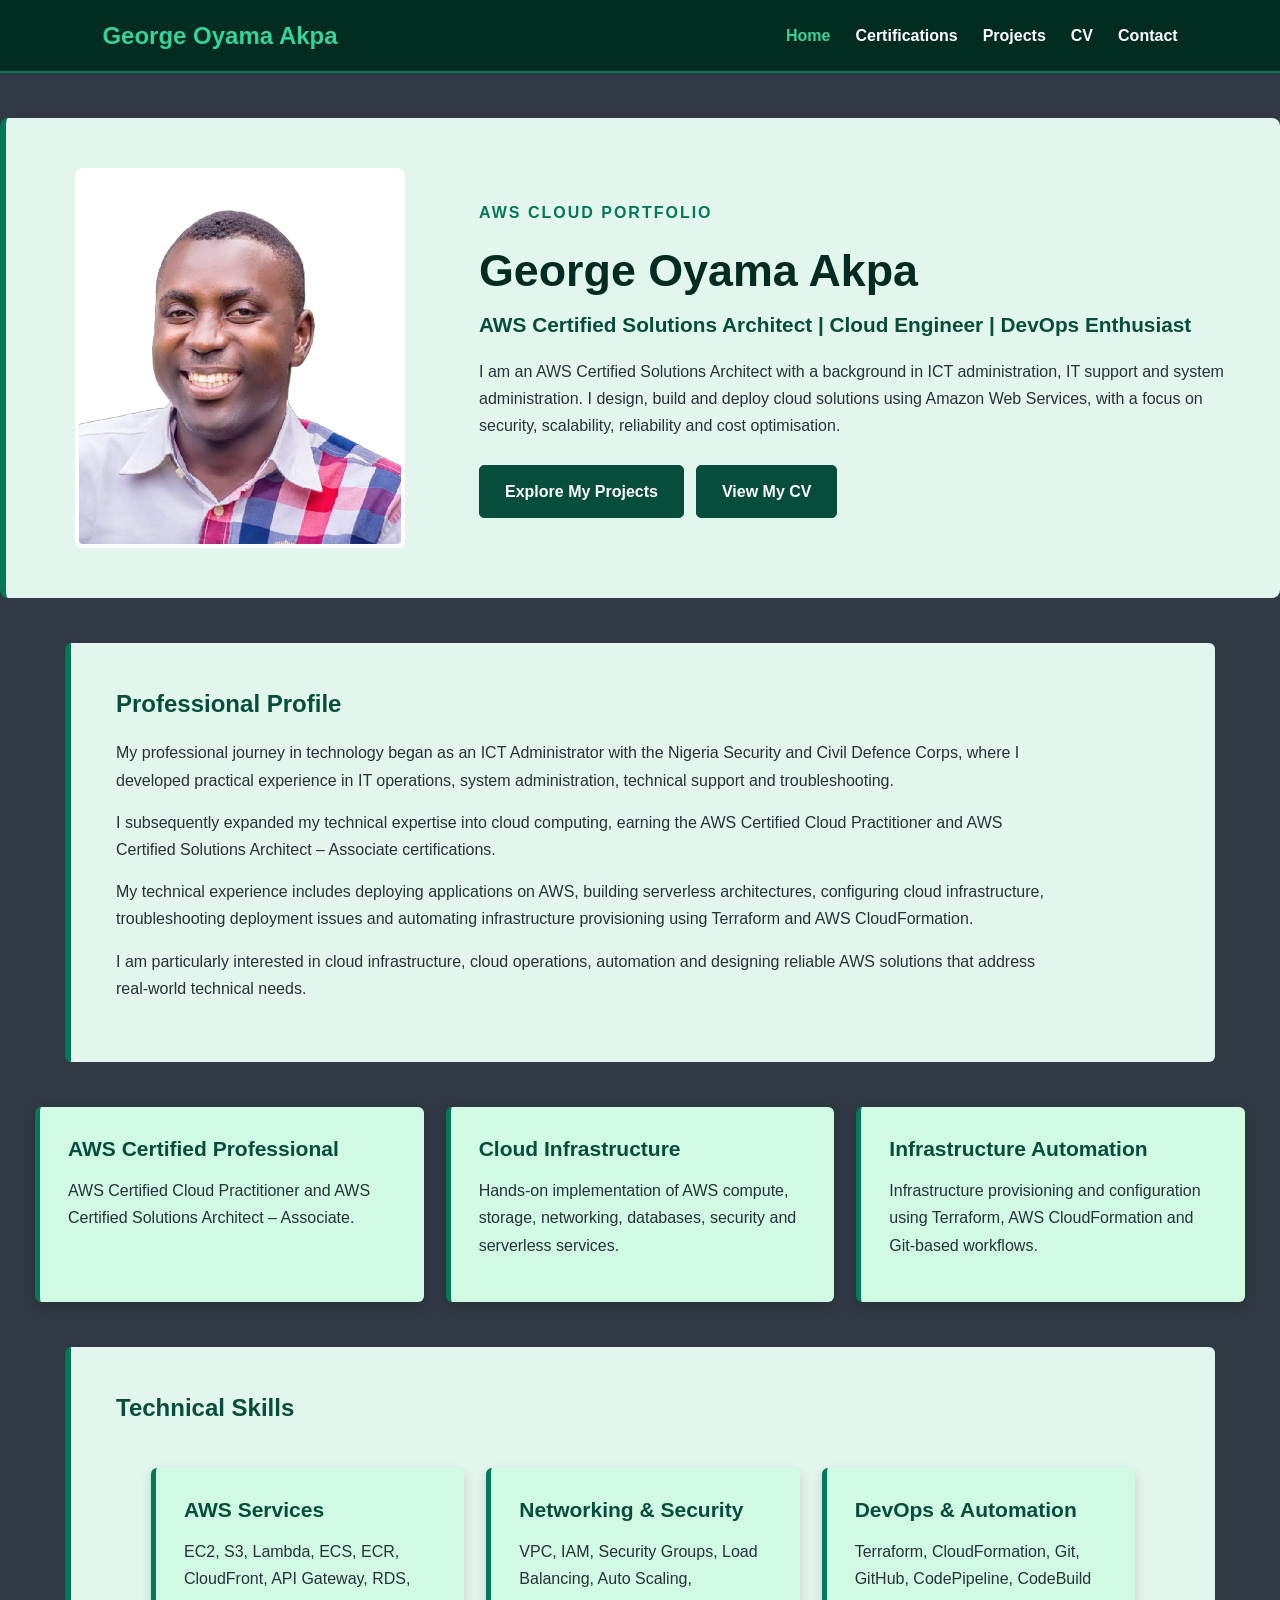
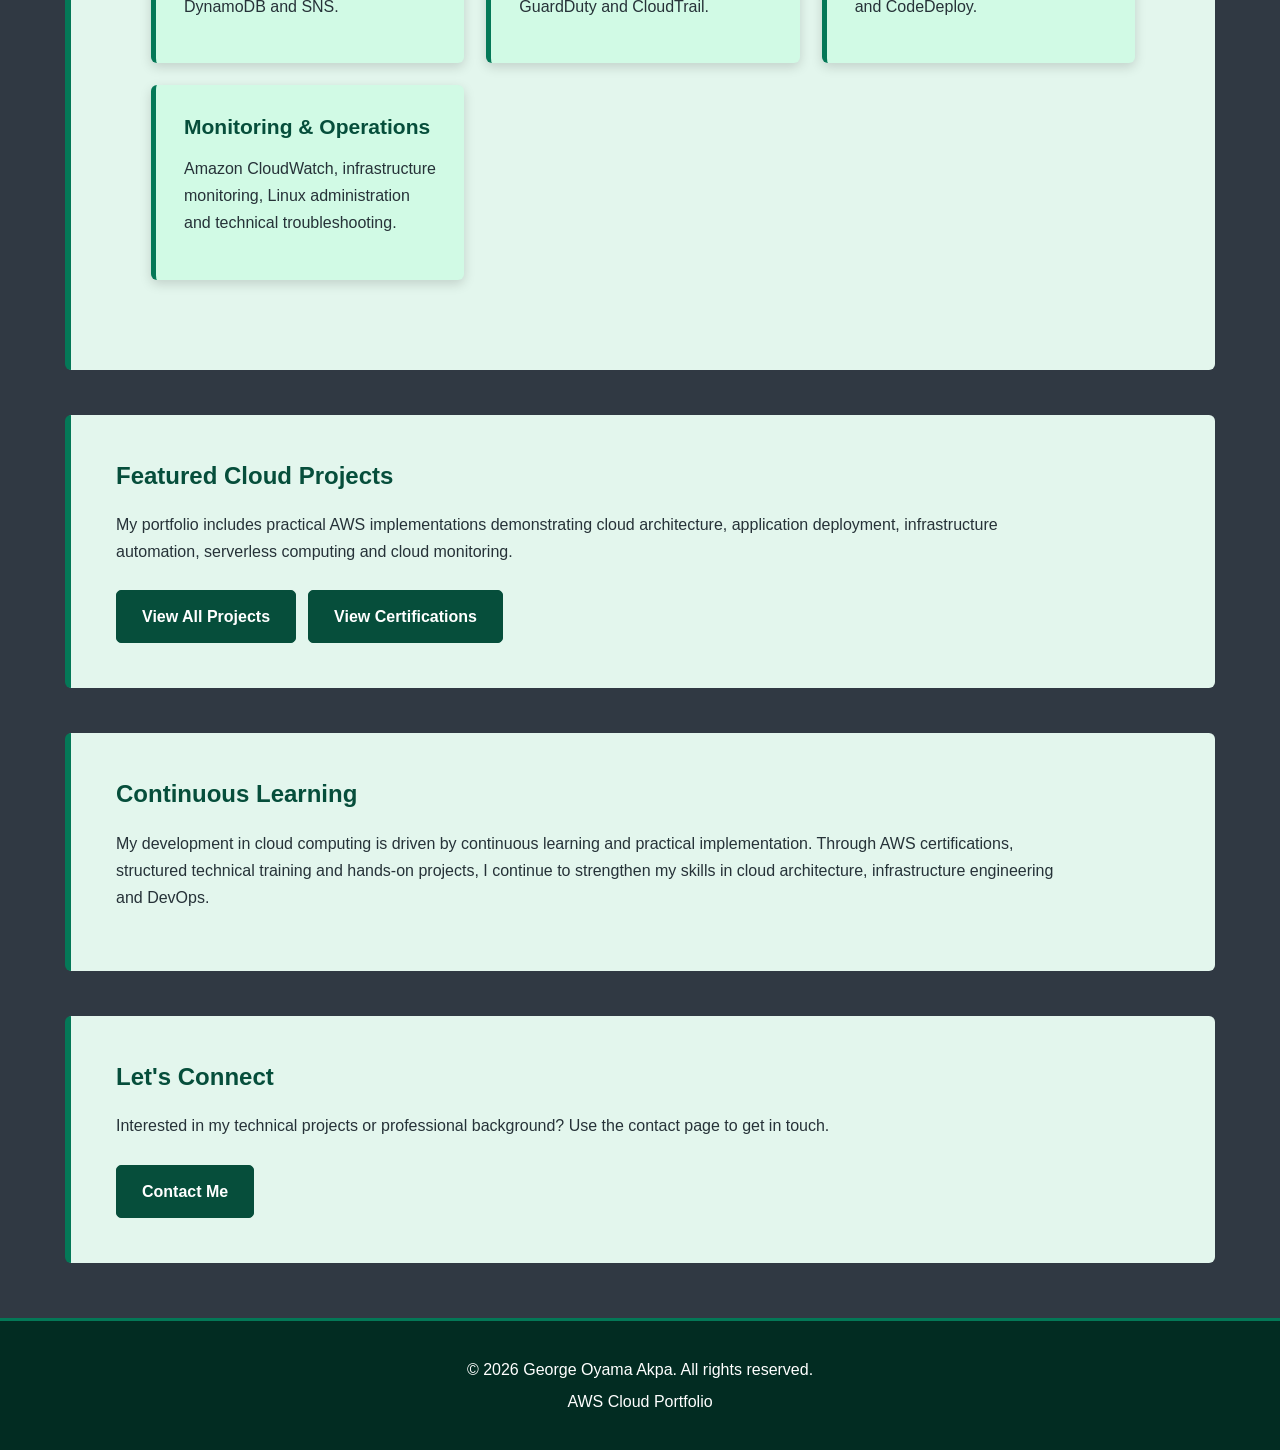
==== commit 1bde5639: "Update homepage and contact page" ====
--- a/index.html
+++ b/index.html
@@ -83,7 +83,7 @@
                 <h1>George Oyama Akpa</h1>
 
                 <h2>
-                    AWS Solutions Architect | Cloud Engineer | DevOps Enthusiast
+                    AWS Certified Solutions Architect | Cloud Engineer | DevOps Enthusiast
                 </h2>
 
                 <p>
